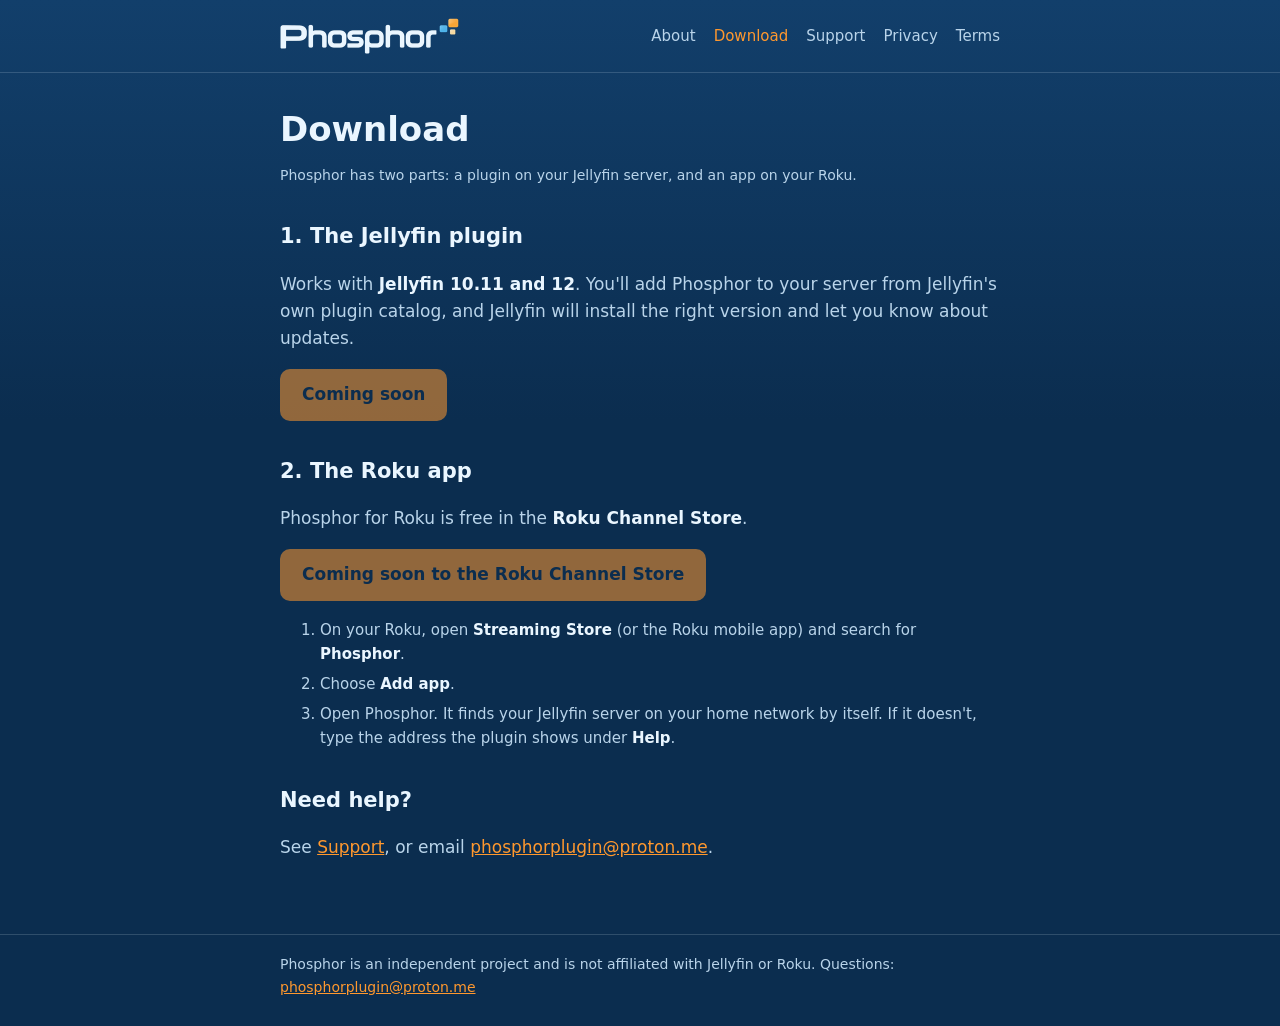
==== download.html @ 05275f44 "Add files via upload" ====
<!doctype html>
<html lang="en"><head><meta charset="utf-8"><meta name="viewport" content="width=device-width,initial-scale=1">
<link rel="icon" href="favicon.png"><title>Download Phosphor</title><style>
:root{--bg:#0b2d4f;--bg2:#123f6b;--ink:#eaf6ff;--soft:#b9d4ea;--tan:#ff982e;--card:rgba(255,255,255,.07);--line:rgba(234,246,255,.16)}
*{box-sizing:border-box}html{-webkit-text-size-adjust:100%}
body{margin:0;font:17px/1.6 "Segoe UI","Open Sans",system-ui,-apple-system,sans-serif;color:var(--ink);background:linear-gradient(180deg,var(--bg2),var(--bg) 420px) fixed;background-color:var(--bg);min-height:100vh}
header{border-bottom:1px solid var(--line)}
.wrap{max-width:760px;margin:0 auto;padding:0 20px}
header .wrap{display:flex;align-items:center;gap:20px;flex-wrap:wrap;padding-top:18px;padding-bottom:18px}
.brand{margin-right:auto;display:flex}.brand img{height:36px;width:auto;display:block}
.hero{display:block;width:100%;max-width:520px;height:auto;margin:0 0 22px}
nav{display:flex;gap:18px;flex-wrap:wrap}nav a{color:var(--soft);text-decoration:none;font-size:15px}
nav a:hover,nav a[aria-current]{color:var(--tan)}
main{padding:36px 0 56px}
h1{font-size:34px;line-height:1.2;margin:0 0 6px;font-weight:600}
h2{font-size:21px;margin:34px 0 8px;font-weight:600}
p,li{color:var(--soft)}strong{color:var(--ink)}
a{color:var(--tan)}
.meta{color:var(--soft);font-size:14px;margin-bottom:26px}
.card{background:var(--card);border:1px solid var(--line);border-radius:14px;padding:18px 22px;margin:18px 0}
ul{padding-left:22px}
footer{border-top:1px solid var(--line);color:var(--soft);font-size:14px}
footer .wrap{padding-top:18px;padding-bottom:28px}
.copy{display:flex;gap:8px;align-items:stretch;flex-wrap:wrap;margin:10px 0 4px}
.copy code{flex:1 1 320px;background:rgba(0,0,0,.3);border:1px solid var(--line);border-radius:8px;padding:10px 12px;color:var(--ink);font:15px/1.4 Consolas,monospace;word-break:break-all}
.copy button{background:var(--tan);color:#0b2d4f;border:0;border-radius:8px;padding:0 16px;font:inherit;font-weight:700;cursor:pointer;min-height:42px}
.btn{display:inline-block;padding:12px 22px;border-radius:10px;font-weight:600;text-decoration:none;background:var(--tan);color:#0b2d4f}
ol li{margin:6px 0}.step-note{font-size:15px}</style></head>
<body><header><div class="wrap"><a class="brand" href="./"><img src="logo.png" alt="Phosphor" height="36"></a><nav><a href="./">About</a><a href="download.html" aria-current=page>Download</a><a href="support.html">Support</a><a href="privacy.html">Privacy</a><a href="terms.html">Terms</a></nav></div></header>
<main><div class="wrap">
<h1>Download</h1>
<p class="meta">Phosphor has two parts: a plugin on your Jellyfin server, and an app on your Roku.</p>

<h2>1. The Jellyfin plugin</h2>
<p>Works with <strong>Jellyfin 10.11 and 12</strong>. You'll add Phosphor to your server from Jellyfin's own plugin catalog, and Jellyfin will install the right version and let you know about updates.</p>
<p><span class="btn" style="opacity:.55;cursor:default">Coming soon</span></p>

<h2>2. The Roku app</h2>
<p>Phosphor for Roku is free in the <strong>Roku Channel Store</strong>.</p>
<p><span class="btn" style="opacity:.55;cursor:default">Coming soon to the Roku Channel Store</span></p>
<ol class="step-note">
<li>On your Roku, open <strong>Streaming Store</strong> (or the Roku mobile app) and search for <strong>Phosphor</strong>.</li>
<li>Choose <strong>Add app</strong>.</li>
<li>Open Phosphor. It finds your Jellyfin server on your home network by itself. If it doesn't, type the address the plugin shows under <strong>Help</strong>.</li>
</ol>

<h2>Need help?</h2>
<p>See <a href="support.html">Support</a>, or email <a href="mailto:phosphorplugin@proton.me">phosphorplugin@proton.me</a>.</p>
</div></main>
<footer><div class="wrap">Phosphor is an independent project and is not affiliated with Jellyfin or Roku. Questions: <a href="mailto:phosphorplugin@proton.me">phosphorplugin@proton.me</a></div></footer>
</body></html>
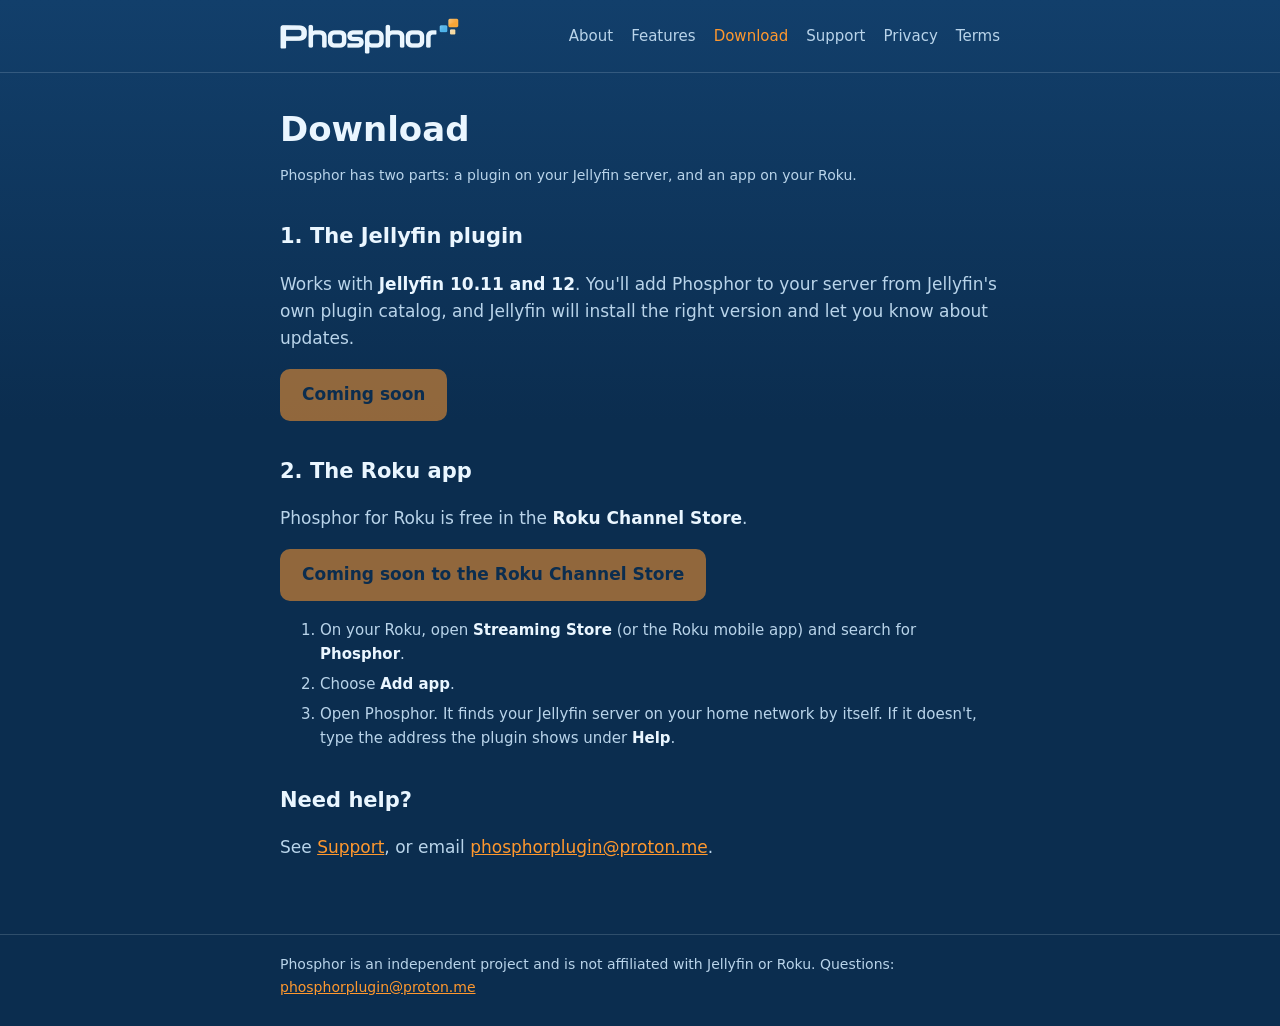
==== commit 65195457: "Add files via upload" ====
--- a/download.html
+++ b/download.html
@@ -26,7 +26,7 @@
 .copy button{background:var(--tan);color:#0b2d4f;border:0;border-radius:8px;padding:0 16px;font:inherit;font-weight:700;cursor:pointer;min-height:42px}
 .btn{display:inline-block;padding:12px 22px;border-radius:10px;font-weight:600;text-decoration:none;background:var(--tan);color:#0b2d4f}
 ol li{margin:6px 0}.step-note{font-size:15px}</style></head>
-<body><header><div class="wrap"><a class="brand" href="./"><img src="logo.png" alt="Phosphor" height="36"></a><nav><a href="./">About</a><a href="download.html" aria-current=page>Download</a><a href="support.html">Support</a><a href="privacy.html">Privacy</a><a href="terms.html">Terms</a></nav></div></header>
+<body><header><div class="wrap"><a class="brand" href="./"><img src="logo.png" alt="Phosphor" height="36"></a><nav><a href="./">About</a><a href="features.html">Features</a><a href="download.html" aria-current=page>Download</a><a href="support.html">Support</a><a href="privacy.html">Privacy</a><a href="terms.html">Terms</a></nav></div></header>
 <main><div class="wrap">
 <h1>Download</h1>
 <p class="meta">Phosphor has two parts: a plugin on your Jellyfin server, and an app on your Roku.</p>
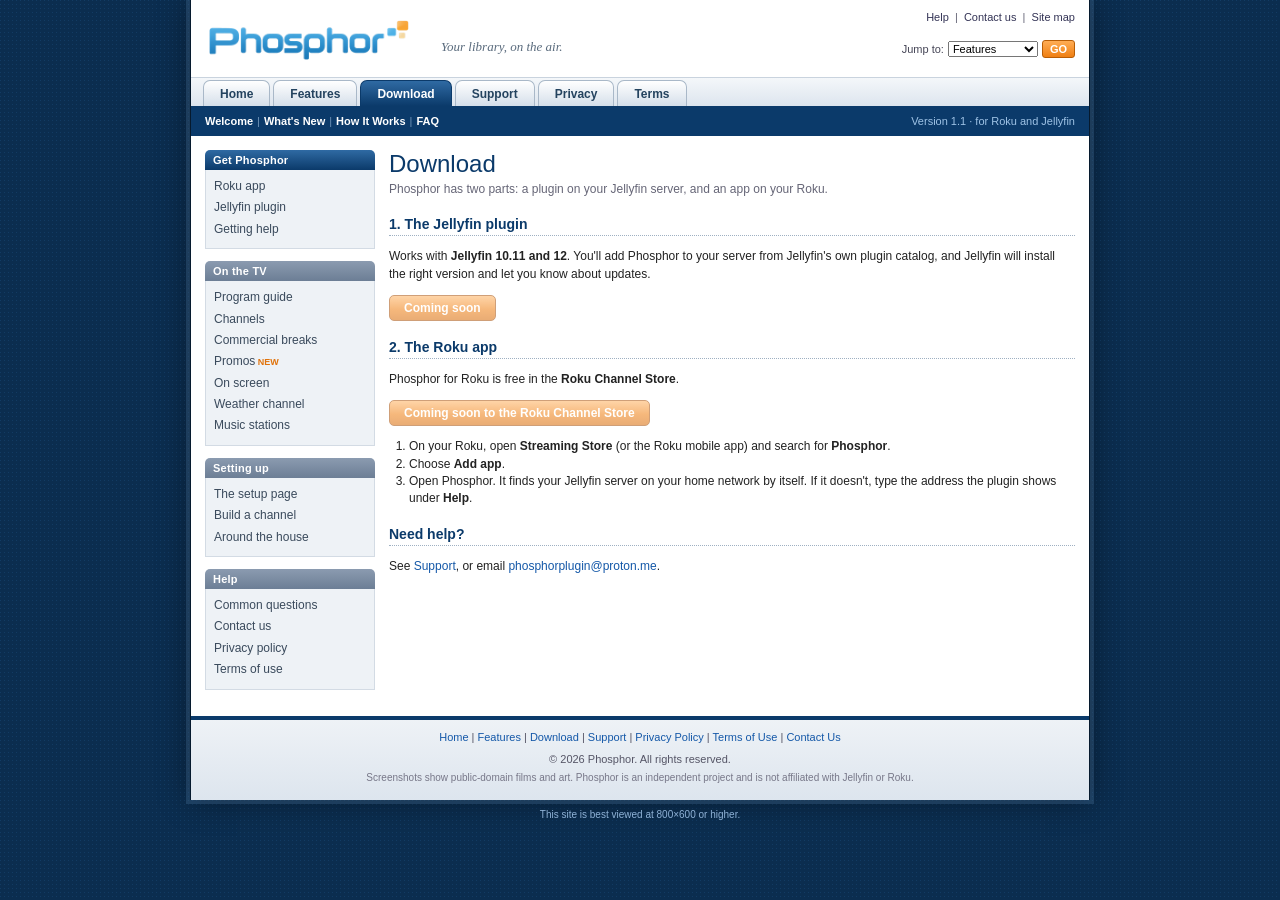
==== commit c882013d: "Add files via upload site design" ====
--- a/download.html
+++ b/download.html
@@ -1,41 +1,30 @@
-<!doctype html>
-<html lang="en"><head><meta charset="utf-8"><meta name="viewport" content="width=device-width,initial-scale=1">
-<link rel="icon" href="favicon.png"><title>Download Phosphor</title><style>
-:root{--bg:#0b2d4f;--bg2:#123f6b;--ink:#eaf6ff;--soft:#b9d4ea;--tan:#ff982e;--card:rgba(255,255,255,.07);--line:rgba(234,246,255,.16)}
-*{box-sizing:border-box}html{-webkit-text-size-adjust:100%}
-body{margin:0;font:17px/1.6 "Segoe UI","Open Sans",system-ui,-apple-system,sans-serif;color:var(--ink);background:linear-gradient(180deg,var(--bg2),var(--bg) 420px) fixed;background-color:var(--bg);min-height:100vh}
-header{border-bottom:1px solid var(--line)}
-.wrap{max-width:760px;margin:0 auto;padding:0 20px}
-header .wrap{display:flex;align-items:center;gap:20px;flex-wrap:wrap;padding-top:18px;padding-bottom:18px}
-.brand{margin-right:auto;display:flex}.brand img{height:36px;width:auto;display:block}
-.hero{display:block;width:100%;max-width:520px;height:auto;margin:0 0 22px}
-nav{display:flex;gap:18px;flex-wrap:wrap}nav a{color:var(--soft);text-decoration:none;font-size:15px}
-nav a:hover,nav a[aria-current]{color:var(--tan)}
-main{padding:36px 0 56px}
-h1{font-size:34px;line-height:1.2;margin:0 0 6px;font-weight:600}
-h2{font-size:21px;margin:34px 0 8px;font-weight:600}
-p,li{color:var(--soft)}strong{color:var(--ink)}
-a{color:var(--tan)}
-.meta{color:var(--soft);font-size:14px;margin-bottom:26px}
-.card{background:var(--card);border:1px solid var(--line);border-radius:14px;padding:18px 22px;margin:18px 0}
-ul{padding-left:22px}
-footer{border-top:1px solid var(--line);color:var(--soft);font-size:14px}
-footer .wrap{padding-top:18px;padding-bottom:28px}
-.copy{display:flex;gap:8px;align-items:stretch;flex-wrap:wrap;margin:10px 0 4px}
-.copy code{flex:1 1 320px;background:rgba(0,0,0,.3);border:1px solid var(--line);border-radius:8px;padding:10px 12px;color:var(--ink);font:15px/1.4 Consolas,monospace;word-break:break-all}
-.copy button{background:var(--tan);color:#0b2d4f;border:0;border-radius:8px;padding:0 16px;font:inherit;font-weight:700;cursor:pointer;min-height:42px}
-.btn{display:inline-block;padding:12px 22px;border-radius:10px;font-weight:600;text-decoration:none;background:var(--tan);color:#0b2d4f}
-ol li{margin:6px 0}.step-note{font-size:15px}</style></head>
-<body><header><div class="wrap"><a class="brand" href="./"><img src="logo.png" alt="Phosphor" height="36"></a><nav><a href="./">About</a><a href="features.html">Features</a><a href="download.html" aria-current=page>Download</a><a href="support.html">Support</a><a href="privacy.html">Privacy</a><a href="terms.html">Terms</a></nav></div></header>
-<main><div class="wrap">
+<!doctype html><html lang="en"><head><meta charset="utf-8"><meta name="viewport" content="width=device-width,initial-scale=1"><link rel="icon" href="favicon.png"><title>Download Phosphor</title><link rel="stylesheet" href="style.css"></head><body>
+<div class="page">
+  <div class="mast">
+    <a href="./"><img src="logo_web.png" alt="Phosphor"></a>
+    <span class="tag">Your library, on the air.</span>
+    <div class="util"><a href="support.html">Help</a> &nbsp;|&nbsp; <a href="mailto:phosphorplugin@proton.me">Contact us</a> &nbsp;|&nbsp; <a href="features.html">Site map</a></div>
+    <div class="jumpto"><label for="jumpsel">Jump to:</label><select id="jumpsel"><option value="features.html">Features</option><option value="download.html">Download</option><option value="support.html">Support</option><option value="privacy.html">Privacy policy</option><option value="terms.html">Terms of use</option></select><button class="go" type="button" onclick="location.href=document.getElementById('jumpsel').value">GO</button></div>
+  </div>
+  <div class="tabs"><a href="./">Home</a><a href="features.html">Features</a><a class="on" href="download.html">Download</a><a href="support.html">Support</a><a href="privacy.html">Privacy</a><a href="terms.html">Terms</a></div>
+  <div class="sub"><a href="./">Welcome</a><span>|</span><a href="./#news">What's New</a><span>|</span><a href="./#how">How It Works</a><span>|</span><a href="support.html">FAQ</a><span class="date">Version 1.1 &middot; for Roku and Jellyfin</span></div>
+  <div class="cols inner">
+    <div>
+      <div class="navbox"><div class="hd navy">Get Phosphor</div><ul><li><a href="download.html#roku">Roku app</a></li><li><a href="download.html#plugin">Jellyfin plugin</a></li><li><a href="support.html">Getting help</a></li></ul></div>
+      <div class="navbox"><div class="hd">On the TV</div><ul><li><a href="features.html#guide">Program guide</a></li><li><a href="features.html#channels">Channels</a></li><li><a href="features.html#breaks">Commercial breaks</a></li><li class="new"><a href="features.html#promos">Promos</a></li><li><a href="features.html#onscreen">On screen</a></li><li><a href="features.html#weather">Weather channel</a></li><li><a href="features.html#music">Music stations</a></li></ul></div>
+      <div class="navbox"><div class="hd">Setting up</div><ul><li><a href="features.html#setup">The setup page</a></li><li><a href="features.html#build">Build a channel</a></li><li><a href="features.html#home">Around the house</a></li></ul></div>
+      <div class="navbox"><div class="hd">Help</div><ul><li><a href="support.html">Common questions</a></li><li><a href="mailto:phosphorplugin@proton.me">Contact us</a></li><li><a href="privacy.html">Privacy policy</a></li><li><a href="terms.html">Terms of use</a></li></ul></div>
+    </div>
+    <div class="content">
+
 <h1>Download</h1>
 <p class="meta">Phosphor has two parts: a plugin on your Jellyfin server, and an app on your Roku.</p>
 
-<h2>1. The Jellyfin plugin</h2>
+<h2 id="plugin">1. The Jellyfin plugin</h2>
 <p>Works with <strong>Jellyfin 10.11 and 12</strong>. You'll add Phosphor to your server from Jellyfin's own plugin catalog, and Jellyfin will install the right version and let you know about updates.</p>
 <p><span class="btn" style="opacity:.55;cursor:default">Coming soon</span></p>
 
-<h2>2. The Roku app</h2>
+<h2 id="roku">2. The Roku app</h2>
 <p>Phosphor for Roku is free in the <strong>Roku Channel Store</strong>.</p>
 <p><span class="btn" style="opacity:.55;cursor:default">Coming soon to the Roku Channel Store</span></p>
 <ol class="step-note">
@@ -46,6 +35,14 @@
 
 <h2>Need help?</h2>
 <p>See <a href="support.html">Support</a>, or email <a href="mailto:phosphorplugin@proton.me">phosphorplugin@proton.me</a>.</p>
-</div></main>
-<footer><div class="wrap">Phosphor is an independent project and is not affiliated with Jellyfin or Roku. Questions: <a href="mailto:phosphorplugin@proton.me">phosphorplugin@proton.me</a></div></footer>
-</body></html>+
+    </div>
+  </div>
+  <div class="foot">
+    <div class="links"><a href="./">Home</a> | <a href="features.html">Features</a> | <a href="download.html">Download</a> | <a href="support.html">Support</a> | <a href="privacy.html">Privacy Policy</a> | <a href="terms.html">Terms of Use</a> | <a href="mailto:phosphorplugin@proton.me">Contact Us</a></div>
+    &copy; 2026 Phosphor. All rights reserved.
+    <small>Screenshots show public-domain films and art. Phosphor is an independent project and is not affiliated with Jellyfin or Roku.</small>
+  </div>
+</div>
+<div class="below">This site is best viewed at 800&times;600 or higher.</div>
+</body></html>
--- a/style.css
+++ b/style.css
@@ -0,0 +1,140 @@
+/* Phosphor, the way company sites looked around 2001-2005: fixed width, tabs, side columns, small type. */
+*{box-sizing:border-box}
+body{margin:0;background:#0b2d4f url("data:image/svg+xml,%3Csvg xmlns='http://www.w3.org/2000/svg' width='4' height='4'%3E%3Crect width='4' height='4' fill='%230b2d4f'/%3E%3Crect width='1' height='1' fill='%23123b63'/%3E%3C/svg%3E");
+  font:12px/1.45 Verdana,Tahoma,Geneva,sans-serif;color:#222}
+a{color:#1458a8;text-decoration:none}a:hover{text-decoration:underline;color:#e0730c}
+.page{width:900px;margin:0 auto;background:#fff;border-left:1px solid #061a2e;border-right:1px solid #061a2e;box-shadow:0 0 0 4px rgba(120,170,220,.18),0 0 30px rgba(0,0,0,.45)}
+
+/* masthead */
+.mast{height:78px;position:relative;background:#fff;border-bottom:1px solid #c9d3de}
+.mast img{position:absolute;left:18px;top:20px;height:40px}
+.mast .tag{position:absolute;left:250px;top:39px;font:italic 13px Georgia,"Times New Roman",serif;color:#5a6b7d}
+.util{position:absolute;right:14px;top:10px;font-size:11px;color:#667}
+.util a{color:#335}
+.jumpto{position:absolute;right:14px;top:40px;font-size:11px;color:#445}
+.jumpto select{font:11px Verdana,sans-serif;margin:0 4px}
+.go{font:bold 11px Verdana,sans-serif;color:#fff;background:linear-gradient(#ffad55,#ef7f12);border:1px solid #b85d05;border-radius:3px;padding:2px 7px;cursor:pointer}
+
+/* tabs */
+.tabs{height:32px;padding:0 12px;background:linear-gradient(#f4f7fa,#dde5ee);border-bottom:4px solid #0b3a6a;display:flex;align-items:flex-end;gap:3px}
+.tabs a{display:block;padding:6px 16px 5px;font:bold 12px Verdana,sans-serif;color:#24435f;background:linear-gradient(#ffffff,#d5dfea);
+  border:1px solid #a9b8c8;border-bottom:0;border-radius:7px 7px 0 0}
+.tabs a:hover{text-decoration:none;color:#0b3a6a;background:linear-gradient(#fff,#e9f0f7)}
+.tabs a.on{color:#fff;background:linear-gradient(#2f6aa3,#0b3a6a);border-color:#0b3a6a}
+.sub{background:#0b3a6a;color:#9fc3e6;font-size:11px;padding:4px 14px 6px;display:flex;gap:4px}
+.sub a{color:#fff;font-weight:bold}.sub span{color:#6f93b8}
+.sub .date{margin-left:auto;color:#9fc3e6}
+
+/* three columns */
+.cols{display:grid;grid-template-columns:170px 1fr 190px;gap:14px;padding:14px}
+.navbox{margin-bottom:12px}
+.hd{font:bold 11px Verdana,sans-serif;color:#fff;padding:4px 8px;background:linear-gradient(#8b9bb0,#6c7e95);border-radius:5px 5px 0 0;letter-spacing:.02em}
+.hd.navy{background:linear-gradient(#2f6aa3,#0b3a6a)}
+.hd.orange{background:linear-gradient(#ffad55,#ea7a10)}
+.navbox ul{list-style:none;margin:0;padding:6px 8px 8px;background:#eef2f6;border:1px solid #d3dbe4;border-top:0}
+.navbox li{padding:2px 0}
+.navbox li a{color:#3a4a5c}.navbox li a:hover{color:#e0730c}
+.navbox li.new a::after{content:" NEW";font-size:9px;font-weight:bold;color:#e0730c}
+
+/* the big promo box */
+.feature{border:1px solid #b9c6d4;border-radius:8px;padding:14px 16px 12px;background:linear-gradient(#fff 60%,#eef3f8)}
+.feature h1{margin:0 0 2px;font:normal 24px/1.15 "Trebuchet MS","Lucida Grande",Verdana,sans-serif;color:#0b3a6a;letter-spacing:-.01em}
+.feature h1 span{color:#8796a8}
+.feature .shot{display:block;width:100%;margin:10px 0 8px;border:1px solid #9fb0c2}
+.feature .row{display:flex;align-items:flex-end;gap:14px}
+.bul{margin:0;padding:0;list-style:none;flex:1}
+.bul li{font-weight:bold;padding:1px 0 1px 12px;position:relative;font-size:11.5px}
+.bul li::before{content:"";position:absolute;left:0;top:6px;width:5px;height:5px;background:#ea7a10}
+.bul li.red{color:#d0560a}
+.dl{display:block;text-align:center;text-decoration:none!important;color:#fff;background:linear-gradient(#ffb260,#ef7f12 55%,#d86a05);
+  border:1px solid #a9520a;border-radius:6px;padding:7px 18px 8px;box-shadow:inset 0 1px 0 rgba(255,255,255,.6),0 2px 0 #a9520a}
+.dl b{display:block;font:bold 20px/1 "Trebuchet MS",Verdana,sans-serif;letter-spacing:.02em}
+.dl small{display:block;font-size:10.5px;color:#fff3e4;margin-top:2px}
+.dl:hover{filter:brightness(1.06);color:#fff}
+.more{font-size:11px;margin-top:8px}
+.more::before{content:"\25B8  ";color:#ea7a10}
+
+/* section boxes, with a "More" link in the title bar */
+.sec{margin-top:14px;border:1px solid #c3cfdc}
+.sec .bar{display:flex;justify-content:space-between;align-items:center;font:bold 12px Verdana,sans-serif;color:#fff;padding:4px 8px;background:linear-gradient(#2f6aa3,#0b3a6a)}
+.sec .bar a{color:#ffc27a;font-size:11px}.sec .bar a::before{content:"\BB  "}
+.sec .in{padding:10px}
+.thumbs{display:grid;grid-template-columns:repeat(3,1fr);gap:10px}
+.thumbs img{display:block;width:100%;aspect-ratio:16/9;object-fit:cover;border:1px solid #9fb0c2}
+.thumbs b{display:block;margin-top:4px;color:#0b3a6a}.thumbs span{color:#666;font-size:11px}
+.two{display:grid;grid-template-columns:1fr 1fr;gap:14px}
+.news .item{padding:6px 0;border-bottom:1px dotted #b9c6d4}
+.news .item:last-child{border:0}
+.news time{display:block;font-size:10.5px;color:#888}
+.news b{color:#d0560a}
+.chk{margin:0;padding:0 0 0 16px}.chk li{margin:2px 0}
+
+/* right column */
+.box{border:1px solid #d3dbe4;background:#f5f7fa;margin-bottom:12px}
+.box .in{padding:8px 9px;font-size:11px}
+.box p{margin:0 0 6px}
+.box .big{font:bold 15px "Trebuchet MS",Verdana,sans-serif;color:#0b3a6a;margin:0 0 4px}
+.req{margin:0;padding:0;list-style:none}.req li{padding:3px 0;border-bottom:1px dotted #c3cfdc}.req li:last-child{border:0}
+.req b{display:block;color:#0b3a6a}
+.buttons{display:flex;flex-wrap:wrap;gap:5px;justify-content:center;padding:8px}
+.b88{width:88px;height:31px;display:flex;flex-direction:column;justify-content:center;align-items:center;font:bold 9px/1.1 Verdana,sans-serif;text-align:center;border:1px solid #333;letter-spacing:.02em}
+.b88.a{background:linear-gradient(#0b3a6a 50%,#ea7a10 50%);color:#fff}
+.b88.b{background:#fff;color:#0b3a6a;border-color:#0b3a6a}
+.b88.c{background:linear-gradient(#e9f2fb,#b9d1ea);color:#0b3a6a}
+.b88.d{background:#111;color:#7dff7d;font-family:"Courier New",monospace}
+
+/* footer */
+.foot{border-top:4px solid #0b3a6a;background:linear-gradient(#eef2f6,#dde5ee);text-align:center;font-size:11px;color:#556;padding:10px 10px 14px}
+.foot a{color:#1458a8}
+.foot .links{margin-bottom:6px}
+.foot small{display:block;color:#778;font-size:10px;margin-top:4px}
+.below{width:900px;margin:8px auto 30px;text-align:center;font-size:10px;color:#8fb2d6}
+
+@media (max-width:920px){
+  .page,.below{width:auto}
+  .cols{grid-template-columns:1fr}
+  .two,.thumbs{grid-template-columns:1fr}
+  .mast{height:auto;padding:14px 14px 10px}.mast img,.util,.jumpto,.mast .tag{position:static;display:block;margin-top:6px}
+  .tabs{overflow-x:auto;height:auto;padding-top:6px}
+  .tabs a{padding:6px 10px 5px;white-space:nowrap}
+}
+
+/* inner pages: a section list on the left, the page on the right */
+.cols.inner{grid-template-columns:170px 1fr}
+.content{min-width:0}
+.content h1{margin:0 0 2px;font:normal 24px/1.2 "Trebuchet MS","Lucida Grande",Verdana,sans-serif;color:#0b3a6a}
+.content .meta,.content .lead{color:#667;font-size:12px;margin:0 0 12px}
+.content .lead{font-size:13px;color:#334}
+.content h2{font:bold 14px "Trebuchet MS",Verdana,sans-serif;color:#0b3a6a;margin:18px 0 6px;padding-bottom:3px;border-bottom:1px dotted #9fb0c2}
+.content h3{font:bold 12px Verdana,sans-serif;color:#0b3a6a;margin:0 0 4px}
+.content p,.content li{font-size:12px}
+.content ul,.content ol{padding-left:20px}
+.content .card{border:1px solid #d3dbe4;background:#f5f7fa;padding:8px 10px;margin:10px 0}
+.content .btn{display:inline-block;font:bold 12px Verdana,sans-serif;color:#fff;background:linear-gradient(#ffb260,#ef7f12 55%,#d86a05);border:1px solid #a9520a;border-radius:5px;padding:5px 14px}
+.eyebrow{font:bold 10px Verdana,sans-serif;letter-spacing:.08em;text-transform:uppercase;color:#d0560a}
+.top .eyebrow{display:none}
+.top{border:1px solid #b9c6d4;border-radius:8px;padding:12px 14px;background:linear-gradient(#fff 60%,#eef3f8);margin-bottom:6px}
+.top h1{margin-bottom:6px}
+.jump{position:static;font-size:11px}
+.content .jump a{white-space:nowrap}
+.content .jump a+a::before{content:" | ";color:#9aa;text-decoration:none;display:inline-block;margin:0 3px}
+.content .jump::before{content:"Jump to: ";font-weight:bold;color:#445}
+.feat{display:grid;grid-template-columns:250px 1fr;gap:14px;align-items:start;border:1px solid #c3cfdc;padding:10px;margin-top:14px}
+.feat.flip>.shot,.feat.flip>figure{order:0}
+.feat h2{border:0;margin:2px 0 6px;padding:0;font-size:16px}
+.shot{display:block;width:100%;height:auto;border:1px solid #9fb0c2}
+.feat>.shot{aspect-ratio:16/9;object-fit:cover}
+.sect{margin-top:14px}
+section.sect{border:1px solid #c3cfdc;padding:0 10px 10px}
+section.sect>h2{margin:0 -10px 10px;padding:4px 8px;font:bold 12px Verdana,sans-serif;color:#fff;border:0;background:linear-gradient(#2f6aa3,#0b3a6a)}
+.sect>p.c{margin:0 0 10px}
+.gal{display:grid;grid-template-columns:1fr 1fr;gap:10px}
+.gal figure{margin:0}
+.gal figcaption{font-size:11px;color:#556;margin-top:3px}
+.grid{display:grid;grid-template-columns:1fr 1fr;gap:8px}
+.tile{border:1px solid #d3dbe4;background:#f5f7fa;padding:8px 10px}
+.tile p{margin:0;font-size:11px;color:#445}
+.credits{font-size:10.5px;color:#778;border-top:1px dotted #9fb0c2;margin-top:16px;padding-top:6px}
+.credits p{margin:3px 0}
+.navbox li.here a{font-weight:bold;color:#0b3a6a}
+@media (max-width:920px){.cols.inner{grid-template-columns:1fr}.feat,.gal,.grid{grid-template-columns:1fr}}
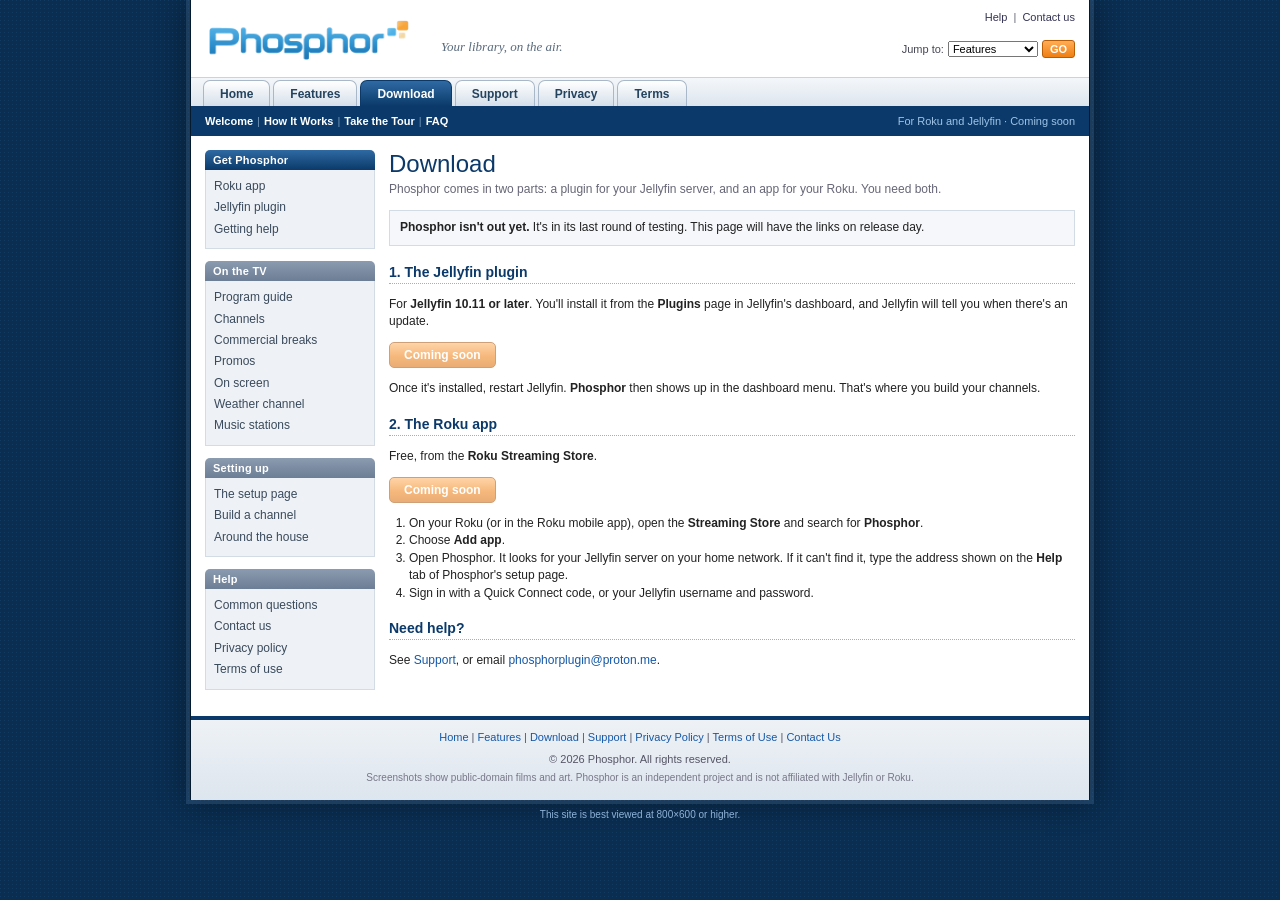
==== commit 3bc46cf1: "Add files via upload" ====
--- a/download.html
+++ b/download.html
@@ -1,36 +1,39 @@
-<!doctype html><html lang="en"><head><meta charset="utf-8"><meta name="viewport" content="width=device-width,initial-scale=1"><link rel="icon" href="favicon.png"><title>Download Phosphor</title><link rel="stylesheet" href="style.css"></head><body>
+<!doctype html><html lang="en"><head><meta charset="utf-8"><meta name="viewport" content="width=device-width,initial-scale=1"><link rel="icon" href="favicon.png"><title>Download Phosphor</title><link rel="stylesheet" href="style.css?v=3"></head><body>
 <div class="page">
   <div class="mast">
     <a href="./"><img src="logo_web.png" alt="Phosphor"></a>
     <span class="tag">Your library, on the air.</span>
-    <div class="util"><a href="support.html">Help</a> &nbsp;|&nbsp; <a href="mailto:phosphorplugin@proton.me">Contact us</a> &nbsp;|&nbsp; <a href="features.html">Site map</a></div>
+    <div class="util"><a href="support.html">Help</a> &nbsp;|&nbsp; <a href="mailto:phosphorplugin@proton.me">Contact us</a></div>
     <div class="jumpto"><label for="jumpsel">Jump to:</label><select id="jumpsel"><option value="features.html">Features</option><option value="download.html">Download</option><option value="support.html">Support</option><option value="privacy.html">Privacy policy</option><option value="terms.html">Terms of use</option></select><button class="go" type="button" onclick="location.href=document.getElementById('jumpsel').value">GO</button></div>
   </div>
   <div class="tabs"><a href="./">Home</a><a href="features.html">Features</a><a class="on" href="download.html">Download</a><a href="support.html">Support</a><a href="privacy.html">Privacy</a><a href="terms.html">Terms</a></div>
-  <div class="sub"><a href="./">Welcome</a><span>|</span><a href="./#news">What's New</a><span>|</span><a href="./#how">How It Works</a><span>|</span><a href="support.html">FAQ</a><span class="date">Version 1.1 &middot; for Roku and Jellyfin</span></div>
+  <div class="sub"><a href="./">Welcome</a><span>|</span><a href="./#how">How It Works</a><span>|</span><a href="features.html">Take the Tour</a><span>|</span><a href="support.html">FAQ</a><span class="date">For Roku and Jellyfin &middot; Coming soon</span></div>
   <div class="cols inner">
     <div>
       <div class="navbox"><div class="hd navy">Get Phosphor</div><ul><li><a href="download.html#roku">Roku app</a></li><li><a href="download.html#plugin">Jellyfin plugin</a></li><li><a href="support.html">Getting help</a></li></ul></div>
-      <div class="navbox"><div class="hd">On the TV</div><ul><li><a href="features.html#guide">Program guide</a></li><li><a href="features.html#channels">Channels</a></li><li><a href="features.html#breaks">Commercial breaks</a></li><li class="new"><a href="features.html#promos">Promos</a></li><li><a href="features.html#onscreen">On screen</a></li><li><a href="features.html#weather">Weather channel</a></li><li><a href="features.html#music">Music stations</a></li></ul></div>
+      <div class="navbox"><div class="hd">On the TV</div><ul><li><a href="features.html#guide">Program guide</a></li><li><a href="features.html#channels">Channels</a></li><li><a href="features.html#breaks">Commercial breaks</a></li><li><a href="features.html#promos">Promos</a></li><li><a href="features.html#onscreen">On screen</a></li><li><a href="features.html#weather">Weather channel</a></li><li><a href="features.html#music">Music stations</a></li></ul></div>
       <div class="navbox"><div class="hd">Setting up</div><ul><li><a href="features.html#setup">The setup page</a></li><li><a href="features.html#build">Build a channel</a></li><li><a href="features.html#home">Around the house</a></li></ul></div>
       <div class="navbox"><div class="hd">Help</div><ul><li><a href="support.html">Common questions</a></li><li><a href="mailto:phosphorplugin@proton.me">Contact us</a></li><li><a href="privacy.html">Privacy policy</a></li><li><a href="terms.html">Terms of use</a></li></ul></div>
     </div>
     <div class="content">
 
 <h1>Download</h1>
-<p class="meta">Phosphor has two parts: a plugin on your Jellyfin server, and an app on your Roku.</p>
+<p class="meta">Phosphor comes in two parts: a plugin for your Jellyfin server, and an app for your Roku. You need both.</p>
+<div class="card"><p style="margin:0"><strong>Phosphor isn't out yet.</strong> It's in its last round of testing. This page will have the links on release day.</p></div>
 
 <h2 id="plugin">1. The Jellyfin plugin</h2>
-<p>Works with <strong>Jellyfin 10.11 and 12</strong>. You'll add Phosphor to your server from Jellyfin's own plugin catalog, and Jellyfin will install the right version and let you know about updates.</p>
+<p>For <strong>Jellyfin 10.11 or later</strong>. You'll install it from the <strong>Plugins</strong> page in Jellyfin's dashboard, and Jellyfin will tell you when there's an update.</p>
 <p><span class="btn" style="opacity:.55;cursor:default">Coming soon</span></p>
+<p>Once it's installed, restart Jellyfin. <strong>Phosphor</strong> then shows up in the dashboard menu. That's where you build your channels.</p>
 
 <h2 id="roku">2. The Roku app</h2>
-<p>Phosphor for Roku is free in the <strong>Roku Channel Store</strong>.</p>
-<p><span class="btn" style="opacity:.55;cursor:default">Coming soon to the Roku Channel Store</span></p>
+<p>Free, from the <strong>Roku Streaming Store</strong>.</p>
+<p><span class="btn" style="opacity:.55;cursor:default">Coming soon</span></p>
 <ol class="step-note">
-<li>On your Roku, open <strong>Streaming Store</strong> (or the Roku mobile app) and search for <strong>Phosphor</strong>.</li>
+<li>On your Roku (or in the Roku mobile app), open the <strong>Streaming Store</strong> and search for <strong>Phosphor</strong>.</li>
 <li>Choose <strong>Add app</strong>.</li>
-<li>Open Phosphor. It finds your Jellyfin server on your home network by itself. If it doesn't, type the address the plugin shows under <strong>Help</strong>.</li>
+<li>Open Phosphor. It looks for your Jellyfin server on your home network. If it can't find it, type the address shown on the <strong>Help</strong> tab of Phosphor's setup page.</li>
+<li>Sign in with a Quick Connect code, or your Jellyfin username and password.</li>
 </ol>
 
 <h2>Need help?</h2>
@@ -45,4 +48,5 @@
   </div>
 </div>
 <div class="below">This site is best viewed at 800&times;600 or higher.</div>
+<script src="zoom.js?v=3"></script>
 </body></html>
--- a/style.css
+++ b/style.css
@@ -107,6 +107,7 @@
 .content .lead{font-size:13px;color:#334}
 .content h2{font:bold 14px "Trebuchet MS",Verdana,sans-serif;color:#0b3a6a;margin:18px 0 6px;padding-bottom:3px;border-bottom:1px dotted #9fb0c2}
 .content h3{font:bold 12px Verdana,sans-serif;color:#0b3a6a;margin:0 0 4px}
+.content p+h3{margin-top:14px}
 .content p,.content li{font-size:12px}
 .content ul,.content ol{padding-left:20px}
 .content .card{border:1px solid #d3dbe4;background:#f5f7fa;padding:8px 10px;margin:10px 0}
@@ -138,3 +139,4 @@
 .credits p{margin:3px 0}
 .navbox li.here a{font-weight:bold;color:#0b3a6a}
 @media (max-width:920px){.cols.inner{grid-template-columns:1fr}.feat,.gal,.grid{grid-template-columns:1fr}}
+
